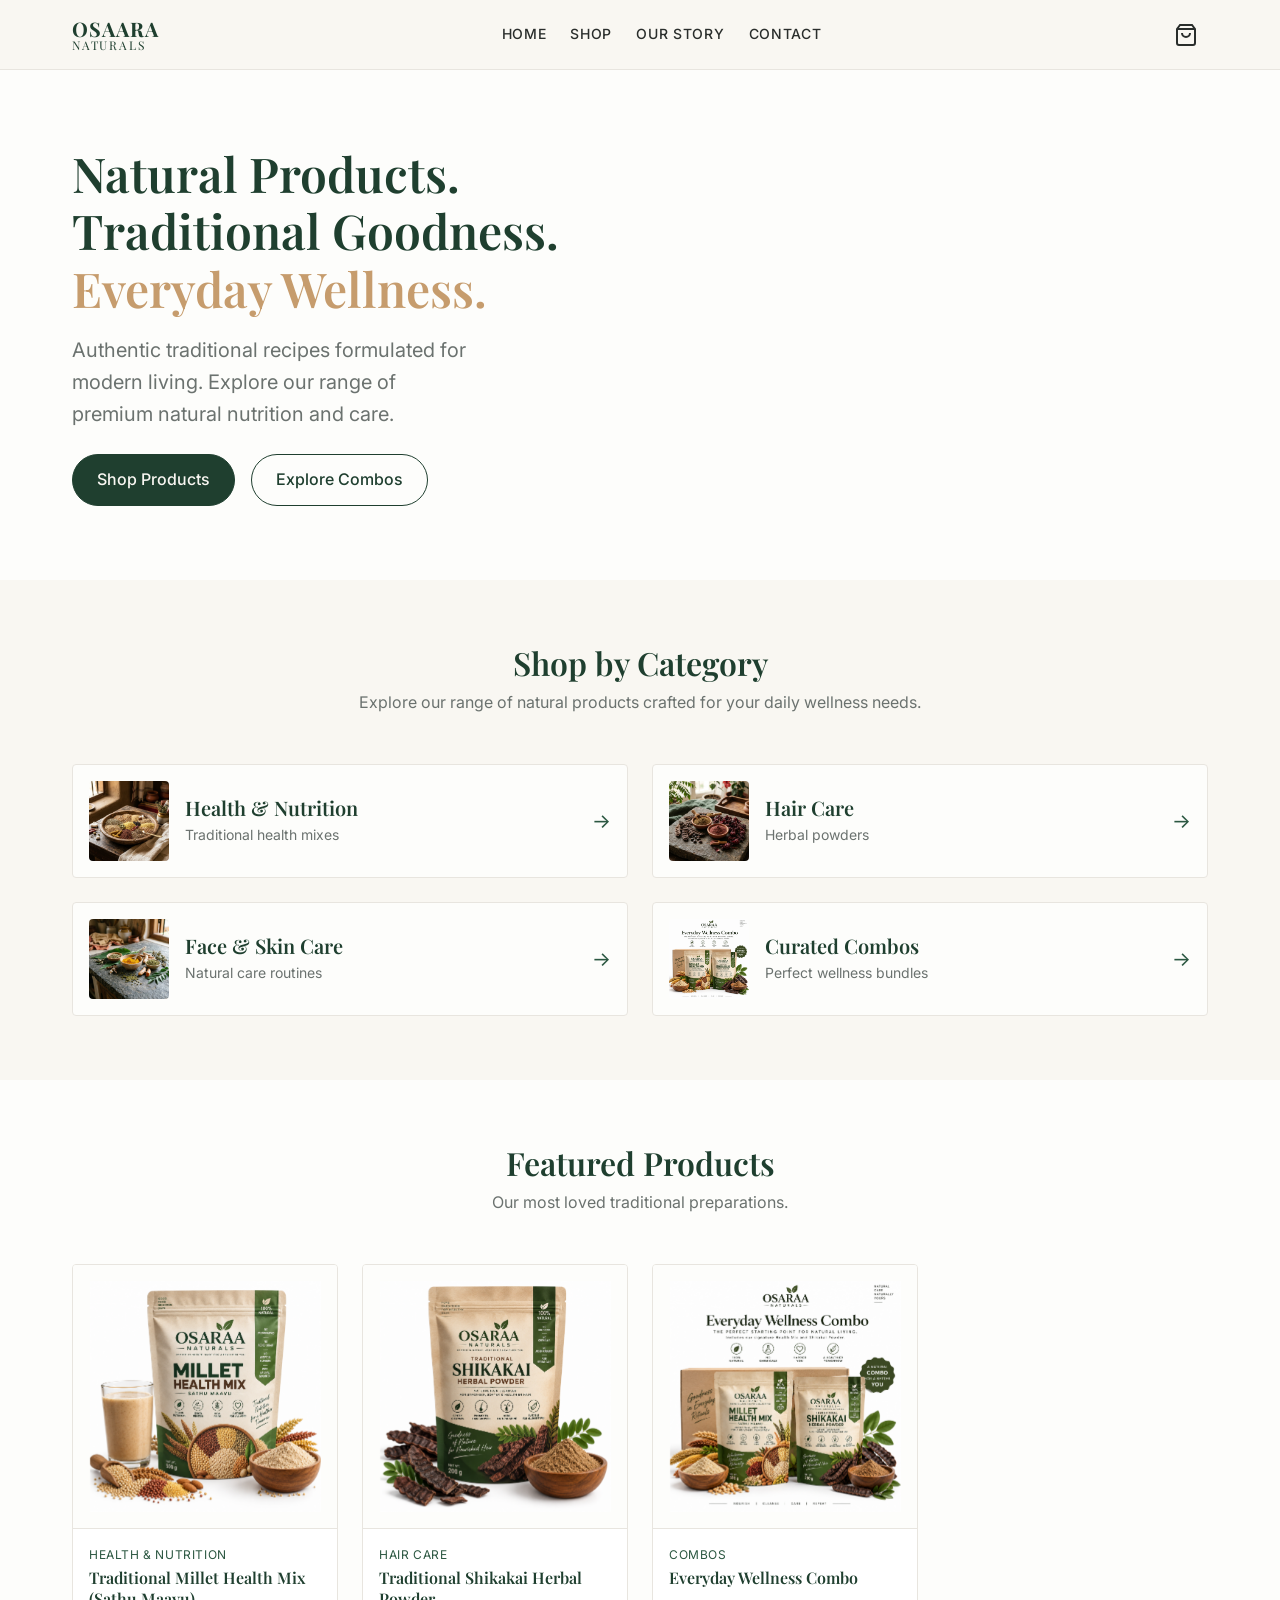
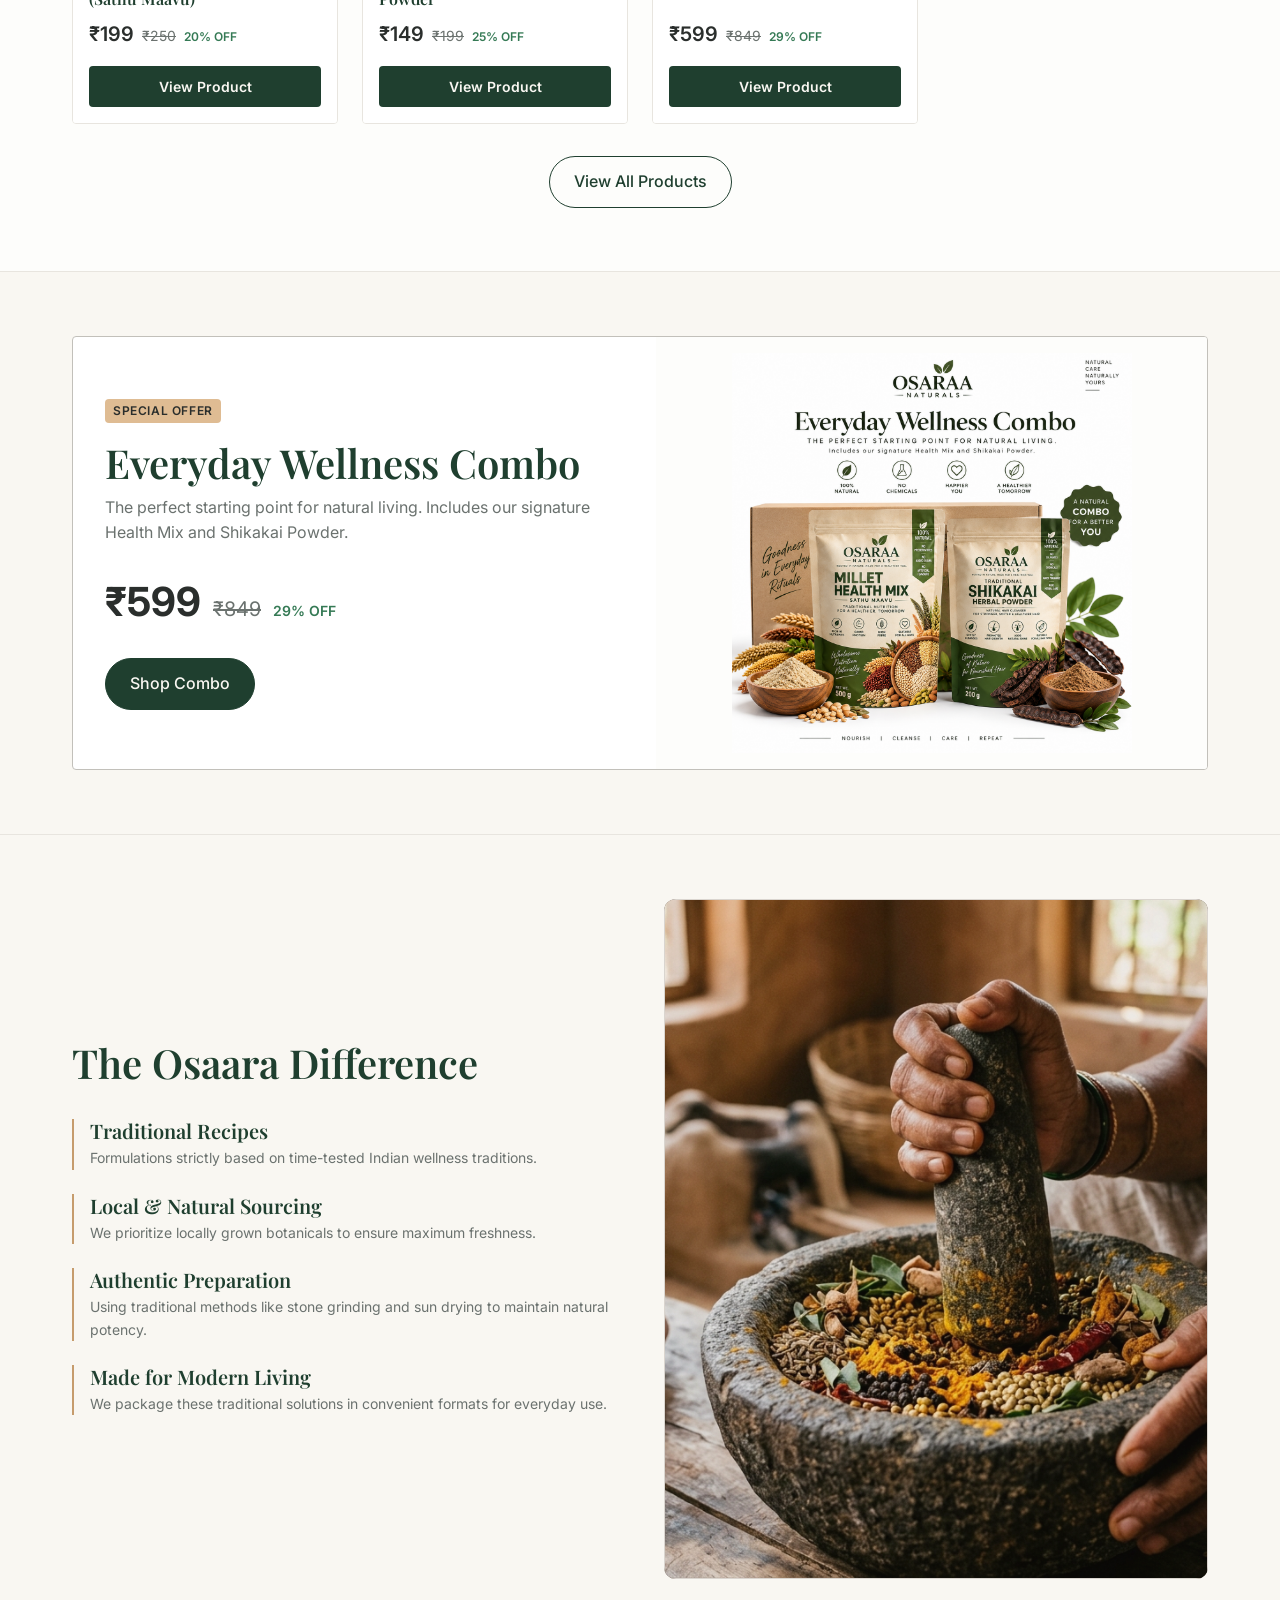
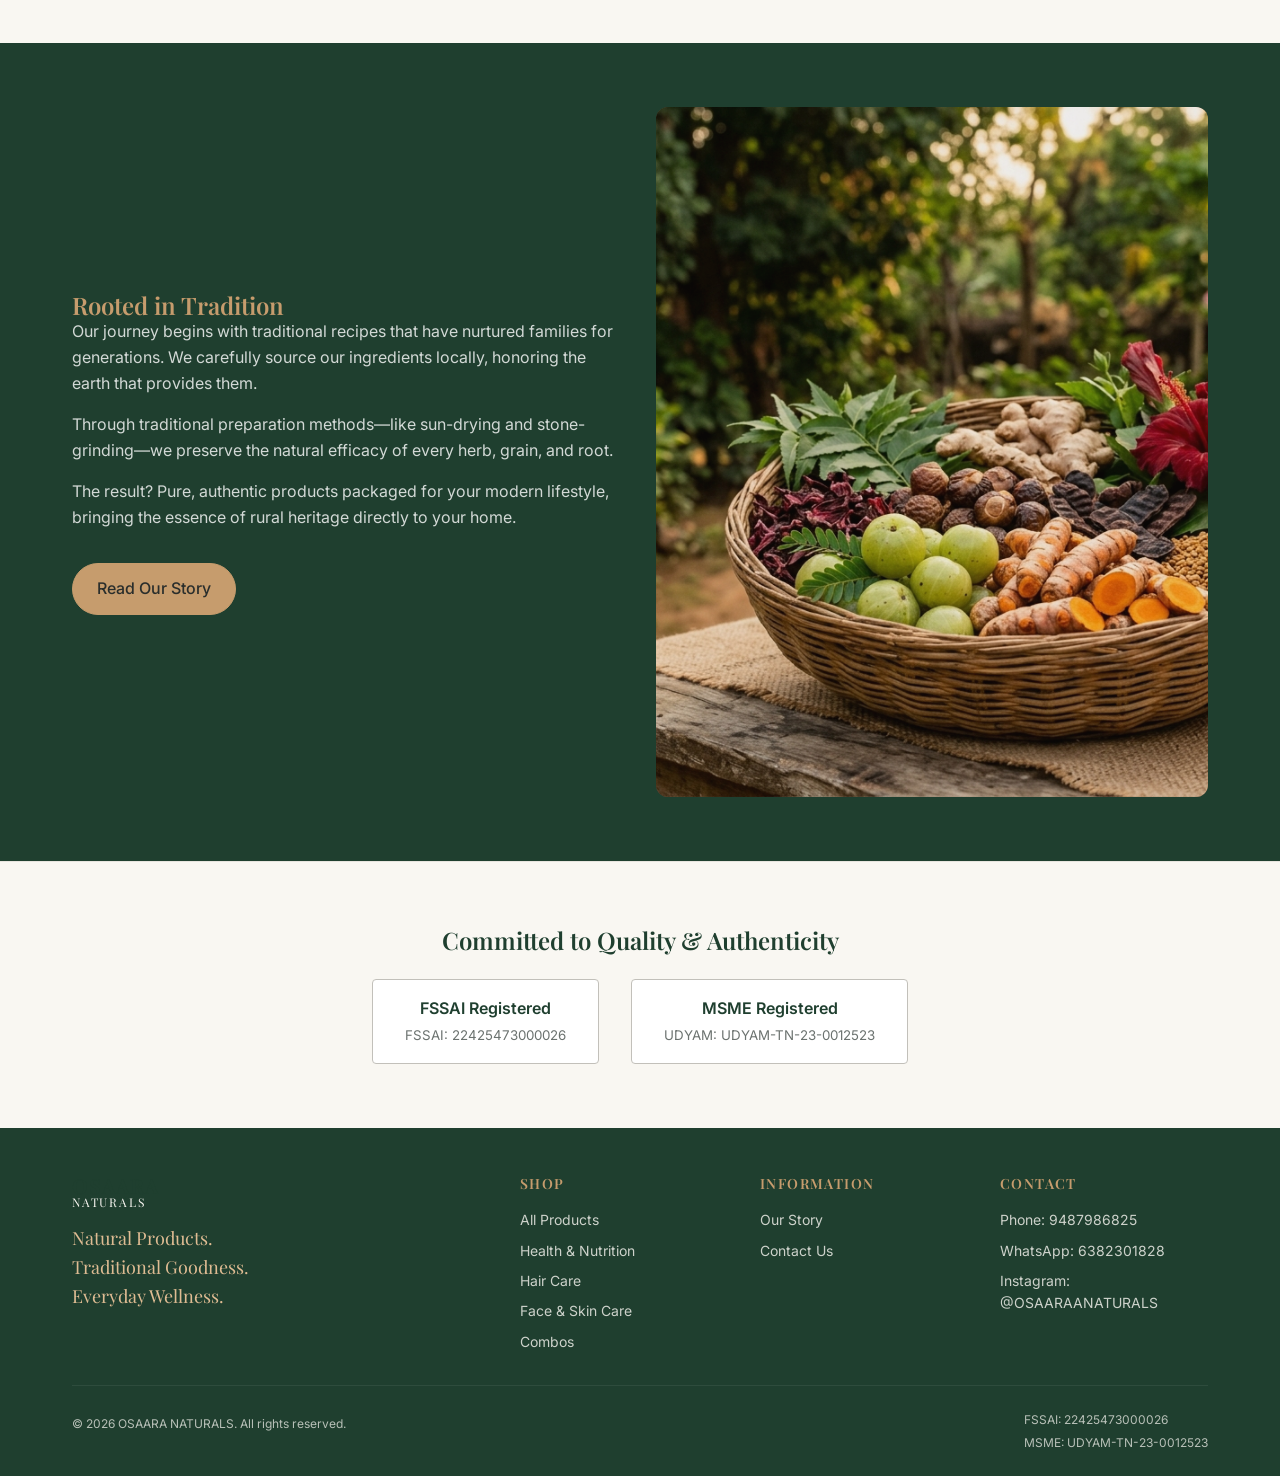
==== index.html @ 69b11188 "first commit" ====
<!DOCTYPE html>
<html lang="en">

<head>
  <meta charset="UTF-8">
  <meta name="viewport" content="width=device-width, initial-scale=1.0">
  <title>OSAARA NATURALS | Natural Products. Traditional Goodness.</title>
  <meta name="description"
    content="Discover OSAARA NATURALS. Traditional natural products inspired by generations of knowledge, locally sourced ingredients, and time-tested preparation methods.">

  <!-- Fonts -->
  <link rel="preconnect" href="https://fonts.googleapis.com">
  <link rel="preconnect" href="https://fonts.gstatic.com" crossorigin>
  <link
    href="https://fonts.googleapis.com/css2?family=Inter:wght@400;500;600&family=Playfair+Display:ital,wght@0,500;0,600;0,700;1,500&display=swap"
    rel="stylesheet">

  <!-- Styles -->
  <link rel="stylesheet" href="css/variables.css">
  <link rel="stylesheet" href="css/base.css">
  <link rel="stylesheet" href="css/components.css">
  <link rel="stylesheet" href="css/layout.css">
  <link rel="stylesheet" href="css/animations.css">

  <style>
    /* Homepage Specific Styles */
    .hero {
      position: relative;
      background-color: var(--color-bg-ivory);
      overflow: hidden;
      padding: var(--space-12) 0;
      border-bottom: 1px solid var(--color-border);
    }

    .hero-container {
      display: grid;
      grid-template-columns: 1fr;
      gap: var(--space-8);
      align-items: center;
    }

    @media (min-width: 768px) {
      .hero {
        padding: var(--space-24) 0;
      }

      .hero-container {
        grid-template-columns: 1fr 1fr;
      }
    }

    .hero-content h1 {
      font-size: var(--text-3xl);
      margin-bottom: var(--space-4);
    }

    @media (min-width: 1024px) {
      .hero-content h1 {
        font-size: var(--text-4xl);
      }
    }

    .hero-content p {
      font-size: var(--text-lg);
      color: var(--color-text-muted);
      margin-bottom: var(--space-8);
      max-width: 500px;
    }

    .hero-actions {
      display: flex;
      flex-direction: column;
      gap: var(--space-4);
    }

    @media (min-width: 480px) {
      .hero-actions {
        flex-direction: row;
      }
    }

    .hero-image {
      position: relative;
      border-radius: var(--radius-lg);
      overflow: hidden;
      aspect-ratio: 4/5;
      background-color: var(--color-earth-brown);
    }

    .hero-image img {
      width: 100%;
      height: 100%;
      object-fit: cover;
      opacity: 0.9;
    }

    /* Section Headers */
    .section-header {
      text-align: center;
      margin-bottom: var(--space-12);
    }

    .section-header h2 {
      font-size: var(--text-2xl);
      margin-bottom: var(--space-2);
    }

    .section-header p {
      color: var(--color-text-muted);
      max-width: 600px;
      margin: 0 auto;
    }

    /* Categories */
    .category-grid {
      display: grid;
      grid-template-columns: 1fr;
      gap: var(--space-6);
    }

    @media (min-width: 768px) {
      .category-grid {
        grid-template-columns: repeat(2, 1fr);
      }
    }

    .category-card {
      background: var(--color-bg-ivory);
      border: 1px solid var(--color-border);
      border-radius: var(--radius-sm);
      display: flex;
      align-items: center;
      padding: var(--space-4);
      text-decoration: none;
      color: var(--color-text-main);
      transition: transform var(--transition-normal), box-shadow var(--transition-normal);
    }

    .category-card:hover {
      transform: translateY(-2px);
      box-shadow: var(--shadow-sm);
      border-color: var(--color-primary-dark);
    }

    .category-card img {
      width: 80px;
      height: 80px;
      object-fit: cover;
      border-radius: var(--radius-sm);
      margin-right: var(--space-4);
    }

    .category-card-content {
      flex-grow: 1;
    }

    .category-card h3 {
      color: var(--color-primary-dark);
      font-size: var(--text-lg);
      margin-bottom: var(--space-1);
    }

    .category-card p {
      margin-bottom: 0;
      font-size: var(--text-sm);
      color: var(--color-text-muted);
    }

    .category-card .arrow {
      color: var(--color-primary);
      font-size: 1.25rem;
    }

    /* Product Grid */
    .product-grid {
      display: grid;
      grid-template-columns: repeat(2, 1fr);
      /* 2 columns on mobile */
      gap: var(--space-4);
    }

    @media (min-width: 768px) {
      .product-grid {
        grid-template-columns: repeat(3, 1fr);
        gap: var(--space-6);
      }
    }

    @media (min-width: 1024px) {
      .product-grid {
        grid-template-columns: repeat(4, 1fr);
      }
    }

    /* Why Osaara */
    .features-grid {
      display: grid;
      grid-template-columns: 1fr;
      gap: var(--space-8);
    }

    @media (min-width: 768px) {
      .features-grid {
        grid-template-columns: repeat(2, 1fr);
      }
    }

    @media (min-width: 1024px) {
      .features-grid {
        grid-template-columns: repeat(4, 1fr);
      }
    }

    .feature-card {
      text-align: center;
      padding: var(--space-6);
      background: var(--color-bg-ivory);
      border-radius: var(--radius-md);
      border: 1px solid var(--color-border);
    }

    .feature-icon {
      font-size: 2rem;
      color: var(--color-primary);
      margin-bottom: var(--space-4);
    }

    .feature-card h3 {
      font-size: var(--text-md);
      margin-bottom: var(--space-2);
    }

    .feature-card p {
      font-size: var(--text-sm);
      color: var(--color-text-muted);
      margin-bottom: 0;
    }

    /* Story Section */
    .story-section {
      background-color: var(--color-primary-dark);
      color: var(--color-text-light);
    }

    .story-section h2 {
      color: var(--color-accent-gold);
    }

    .story-section p {
      color: rgba(255, 255, 255, 0.8);
    }

    .trust-section {
      background-color: var(--color-bg-light);
      text-align: center;
      border-top: 1px solid var(--color-border);
    }

    .trust-logos {
      display: flex;
      justify-content: center;
      gap: var(--space-8);
      flex-wrap: wrap;
      margin-top: var(--space-6);
    }

    .trust-logo-box {
      border: 1px solid var(--color-border-dark);
      padding: var(--space-4) var(--space-8);
      border-radius: var(--radius-sm);
      background: white;
    }

    .trust-logo-box span {
      display: block;
      font-weight: 600;
      color: var(--color-primary-dark);
    }

    .trust-logo-box small {
      color: var(--color-text-muted);
    }

    .brand-name {
      font-family: var(--font-heading);
      font-size: 1.5rem;
      font-weight: 700;
      color: var(--color-primary-dark);
      letter-spacing: 0.05em;
    }
  </style>
</head>

<body>

  <!-- Header -->
  <header class="site-header">
    <div class="container navbar">
      <button class="mobile-menu-toggle" aria-label="Open Menu">
        <!-- SVG Hamburger -->
        <svg width="24" height="24" viewBox="0 0 24 24" fill="none" stroke="currentColor" stroke-width="2">
          <path d="M3 12h18M3 6h18M3 18h18" />
        </svg>
      </button>

      <a href="index.html" class="brand-logo">
        <span class="brand-name">OSAARA</span>
        <span class="brand-sub">NATURALS</span>
      </a>

      <nav class="nav-links">
        <a href="index.html" class="nav-link">Home</a>
        <a href="shop.html" class="nav-link">Shop</a>
        <a href="about.html" class="nav-link">Our Story</a>
        <a href="contact.html" class="nav-link">Contact</a>
      </nav>

      <div class="nav-actions">
        <a href="cart.html" class="cart-toggle" aria-label="View Cart">
          <svg width="24" height="24" viewBox="0 0 24 24" fill="none" stroke="currentColor" stroke-width="2">
            <path d="M6 2L3 6v14a2 2 0 0 0 2 2h14a2 2 0 0 0 2-2V6l-3-4z" />
            <line x1="3" y1="6" x2="21" y2="6" />
            <path d="M16 10a4 4 0 0 1-8 0" />
          </svg>
          <span class="cart-count" style="display:none;">0</span>
        </a>
      </div>
    </div>
  </header>

  <!-- Mobile Menu -->
  <div class="mobile-menu">
    <div class="mobile-menu-header">
      <div class="brand-logo">
        <span class="brand-name">OSAARA</span>
        <span class="brand-sub">NATURALS</span>
      </div>
      <button class="mobile-menu-close btn" aria-label="Close Menu">
        <svg width="24" height="24" viewBox="0 0 24 24" fill="none" stroke="currentColor" stroke-width="2">
          <path d="M18 6L6 18M6 6l12 12" />
        </svg>
      </button>
    </div>
    <nav class="mobile-nav-links">
      <a href="index.html" class="mobile-nav-link">Home</a>
      <a href="shop.html" class="mobile-nav-link">Shop All</a>
      <a href="shop.html?category=Health & Nutrition" class="mobile-nav-link">Health & Nutrition</a>
      <a href="shop.html?category=Hair Care" class="mobile-nav-link">Hair Care</a>
      <a href="shop.html?category=Face & Skin Care" class="mobile-nav-link">Face & Skin Care</a>
      <a href="about.html" class="mobile-nav-link">Our Story</a>
      <a href="contact.html" class="mobile-nav-link">Contact Us</a>
    </nav>
  </div>

  <main>
    <!-- Commerce Hero Section -->
    <section class="hero-section"
      style="padding-top: var(--space-12); padding-bottom: var(--space-12); background-color: var(--color-bg-ivory);">
      <div class="container hero-container" style="align-items: center;">
        <div class="hero-content">
          <h1 class="hero-enter hero-enter-d1"
            style="font-family: var(--font-heading); font-size: var(--text-4xl); margin-bottom: var(--space-4); color: var(--color-primary-dark);">
            Natural Products.<br>Traditional Goodness.<br><span style="color: var(--color-accent-gold);">Everyday
              Wellness.</span></h1>
          <p class="text-muted hero-enter hero-enter-d2" style="margin-bottom: var(--space-6); font-size: var(--text-lg); max-width: 400px;">
            Authentic traditional recipes formulated for modern living. Explore our range of premium natural nutrition
            and care.</p>
          <div class="hero-enter hero-enter-d3" style="display: flex; gap: var(--space-4);">
            <a href="shop.html" class="btn btn-primary">Shop Products</a>
            <a href="shop.html?category=Combos" class="btn btn-secondary">Explore Combos</a>
          </div>
        </div>
        <div class="hero-image hero-enter-image hero-float"
          style="background: none; aspect-ratio: 4/3; display: flex; align-items: center; justify-content: center;">
          <img src="/assets/hero/hero.png" alt="Osaara Naturals Product Range"
            style="width: 100%; height: 100%; object-fit: contain; border-radius: var(--radius-sm); border: 1px solid var(--color-border);">
        </div>
      </div>
    </section>

    <!-- Categories Section -->
    <section class="section-padding">
      <div class="container">
        <div class="section-header reveal-up">
          <h2>Shop by Category</h2>
          <p>Explore our range of natural products crafted for your daily wellness needs.</p>
        </div>

        <div class="category-grid reveal-stagger">
          <a href="shop.html?category=Health & Nutrition" class="category-card">
            <img src="/assets/categories/health-nutrition.jpg" alt="Health & Nutrition">
            <div class="category-card-content">
              <h3>Health & Nutrition</h3>
              <p>Traditional health mixes</p>
            </div>
            <span class="arrow">→</span>
          </a>
          <a href="shop.html?category=Hair Care" class="category-card">
            <img src="/assets/categories/hair-care.jpg" alt="Hair Care">
            <div class="category-card-content">
              <h3>Hair Care</h3>
              <p>Herbal powders</p>
            </div>
            <span class="arrow">→</span>
          </a>
          <a href="shop.html?category=Face & Skin Care" class="category-card">
            <img src="/assets/categories/face-care.jpg" alt="Face Care">
            <div class="category-card-content">
              <h3>Face & Skin Care</h3>
              <p>Natural care routines</p>
            </div>
            <span class="arrow">→</span>
          </a>
          <a href="shop.html?category=Combos" class="category-card">
            <img src="/assets/categories/combos.png" alt="Curated Combos">
            <div class="category-card-content">
              <h3>Curated Combos</h3>
              <p>Perfect wellness bundles</p>
            </div>
            <span class="arrow">→</span>
          </a>
        </div>
      </div>
    </section>

    <!-- Featured Products Section -->
    <section class="section-padding" style="background-color: var(--color-bg-ivory);">
      <div class="container">
        <div class="section-header reveal-up">
          <h2>Featured Products</h2>
          <p>Our most loved traditional preparations.</p>
        </div>

        <div class="product-grid" id="featured-products-container">
          <!-- Populated by JS -->
          <p class="text-center text-muted" style="grid-column: 1/-1;">Loading products...</p>
        </div>

        <div class="text-center" style="margin-top: var(--space-8);">
          <a href="shop.html" class="btn btn-secondary">View All Products</a>
        </div>
      </div>
    </section>
    <!-- Current Offers / Combos -->

    <section class="section-padding"
      style="background-color: var(--color-bg-light); border-top: 1px solid var(--color-border); border-bottom: 1px solid var(--color-border);">
      <div class="container">
        <div class="hero-container"
          style="align-items: center; background: white; border-radius: var(--radius-sm); border: 1px solid var(--color-border-dark); overflow: hidden; padding: 0;">
          <div style="flex: 1; padding: var(--space-8);">
            <span class="badge badge-accent" style="margin-bottom: var(--space-4);">Special Offer</span>
            <h2
              style="font-family: var(--font-heading); font-size: var(--text-3xl); margin-bottom: var(--space-2); color: var(--color-primary-dark);">
              Everyday Wellness Combo</h2>
            <p class="text-muted" style="margin-bottom: var(--space-6);">The perfect starting point for natural living.
              Includes our signature Health Mix and Shikakai Powder.</p>
            <div style="display: flex; align-items: baseline; gap: var(--space-3); margin-bottom: var(--space-6);">
              <span style="font-size: var(--text-3xl); font-weight: 700;">₹599</span>
              <span
                style="text-decoration: line-through; color: var(--color-text-muted); font-size: var(--text-lg);">₹849</span>
              <span style="color: var(--color-success); font-weight: 600; font-size: var(--text-sm);">29% OFF</span>
            </div>
            <a href="product.html?id=everyday-wellness-combo" class="btn btn-primary">Shop Combo</a>
          </div>
          <div
            style="flex: 1; background: var(--color-bg-ivory); height: 100%; display: flex; align-items: center; justify-content: center; padding: var(--space-4);">
            <img src="assets/categories/combos.png" alt="Everyday Wellness Combo" class="combo-product-img"
              style="width: 100%; max-width: 400px; object-fit: contain;">
          </div>
        </div>
      </div>
    </section>

    <!-- Why Osaara (Editorial) -->
    <section class="section-padding">
      <div class="container">
        <div class="hero-container" style="align-items: center; gap: var(--space-12);">
          <div style="flex: 1;" class="reveal-left">
            <h2
              style="font-family: var(--font-heading); font-size: var(--text-3xl); margin-bottom: var(--space-8); color: var(--color-primary-dark);">
              The Osaara Difference</h2>

            <div
              style="margin-bottom: var(--space-6); border-left: 2px solid var(--color-accent-gold); padding-left: var(--space-4);">
              <h3 style="font-size: var(--text-lg); margin-bottom: var(--space-1);">Traditional Recipes</h3>
              <p class="text-muted" style="font-size: var(--text-sm);">Formulations strictly based on time-tested Indian
                wellness traditions.</p>
            </div>

            <div
              style="margin-bottom: var(--space-6); border-left: 2px solid var(--color-accent-gold); padding-left: var(--space-4);">
              <h3 style="font-size: var(--text-lg); margin-bottom: var(--space-1);">Local & Natural Sourcing</h3>
              <p class="text-muted" style="font-size: var(--text-sm);">We prioritize locally grown botanicals to ensure
                maximum freshness.</p>
            </div>

            <div
              style="margin-bottom: var(--space-6); border-left: 2px solid var(--color-accent-gold); padding-left: var(--space-4);">
              <h3 style="font-size: var(--text-lg); margin-bottom: var(--space-1);">Authentic Preparation</h3>
              <p class="text-muted" style="font-size: var(--text-sm);">Using traditional methods like stone grinding and
                sun drying to maintain natural potency.</p>
            </div>

            <div
              style="margin-bottom: var(--space-6); border-left: 2px solid var(--color-accent-gold); padding-left: var(--space-4);">
              <h3 style="font-size: var(--text-lg); margin-bottom: var(--space-1);">Made for Modern Living</h3>
              <p class="text-muted" style="font-size: var(--text-sm);">We package these traditional solutions in
                convenient formats for everyday use.</p>
            </div>
          </div>
          <div class="hero-image reveal-right" style="flex: 1;">
            <img src="/assets/story/traditional-preparation.jpg" alt="Traditional Preparation"
              style="width: 100%; border-radius: var(--radius-sm); border: 1px solid var(--color-border); aspect-ratio: 4/5; object-fit: cover;">
          </div>
        </div>
      </div>
    </section>

    <!-- Story Section -->
    <section class="section-padding story-section">
      <div class="container">
        <div class="hero-container">
          <div class="reveal-left">
            <h2>Rooted in Tradition</h2>
            <p>Our journey begins with traditional recipes that have nurtured families for generations. We carefully
              source our ingredients locally, honoring the earth that provides them.</p>
            <p>Through traditional preparation methods—like sun-drying and stone-grinding—we preserve the natural
              efficacy of every herb, grain, and root.</p>
            <p>The result? Pure, authentic products packaged for your modern lifestyle, bringing the essence of rural
              heritage directly to your home.</p>
            <a href="about.html" class="btn btn-accent" style="margin-top: var(--space-4);">Read Our Story</a>
          </div>
          <div class="hero-image reveal-right">
            <img src="/assets/story/locally-sourced.jpg" alt="Generational Heritage"
              style="width: 100%; height: 100%; object-fit: cover;">
          </div>
        </div>
      </div>
    </section>

    <!-- Trust Section -->
    <section class="section-padding trust-section">
      <div class="container">
        <h2>Committed to Quality & Authenticity</h2>
        <div class="trust-logos">
          <div class="trust-logo-box">
            <span>FSSAI Registered</span>
            <small id="fssai-number">Loading...</small>
          </div>
          <div class="trust-logo-box">
            <span>MSME Registered</span>
            <small id="msme-number">Loading...</small>
          </div>
        </div>
      </div>
    </section>
  </main>

  <!-- Footer -->
  <footer class="site-footer">
    <div class="container">
      <div class="footer-grid">
        <div class="footer-brand">
          <div class="brand-logo">
            <span class="brand-name">OSAARA</span>
            <span class="brand-sub">NATURALS</span>
          </div>
          <p class="footer-tagline">Natural Products.<br>Traditional Goodness.<br>Everyday Wellness.</p>
        </div>

        <div class="footer-col">
          <h3>Shop</h3>
          <div class="footer-links">
            <a href="shop.html" class="footer-link">All Products</a>
            <a href="shop.html?category=Health & Nutrition" class="footer-link">Health & Nutrition</a>
            <a href="shop.html?category=Hair Care" class="footer-link">Hair Care</a>
            <a href="shop.html?category=Face & Skin Care" class="footer-link">Face & Skin Care</a>
            <a href="shop.html?category=Combos" class="footer-link">Combos</a>
          </div>
        </div>

        <div class="footer-col">
          <h3>Information</h3>
          <div class="footer-links">
            <a href="about.html" class="footer-link">Our Story</a>
            <a href="contact.html" class="footer-link">Contact Us</a>
          </div>
        </div>

        <div class="footer-col">
          <h3>Contact</h3>
          <div class="footer-links">
            <span class="footer-link" id="footer-phone">Loading...</span>
            <a href="#" class="footer-link" id="footer-whatsapp">Loading...</a>
            <a href="#" class="footer-link" id="footer-instagram">Loading...</a>
          </div>
        </div>
      </div>

      <div class="footer-bottom">
        <p>&copy; <span id="current-year"></span> OSAARA NATURALS. All rights reserved.</p>
        <div class="trust-badges">
          <span id="footer-fssai"></span>
          <span id="footer-msme"></span>
        </div>
      </div>
    </div>
  </footer>

  <!-- Scripts -->
  <script src="js/app.js"></script>
  <script src="js/products.js"></script>
  <script src="js/index.js"></script>
  <script src="js/animations.js"></script>
</body>

</html>
---- css/variables.css ----
:root {
  /* Colors */
  --color-primary-dark: #1F3F2F; /* Deep forest green */
  --color-primary: #2B5741; /* Dark botanical green */
  --color-accent-gold: #C69C6D; /* Muted turmeric/golden yellow */
  --color-accent-light: #DFBC93; /* Lighter gold for hover/accents */
  
  --color-bg-light: #F9F7F2; /* Warm cream */
  --color-bg-ivory: #FDFDFB; /* Soft ivory */
  --color-bg-dark: #2B2A29; /* Charcoal */
  --color-earth-brown: #5D4A3D; /* Earth brown */
  
  --color-text-main: #2A2E2C; /* Dark text for readability */
  --color-text-muted: #6B726F;
  --color-text-light: #F9F7F2;
  
  --color-border: #E8E5DF;
  --color-border-dark: #C2C0BA;
  
  --color-success: #357A55;
  --color-error: #B74B4B;

  /* Typography */
  --font-heading: 'Playfair Display', serif; /* Heritage, premium */
  --font-body: 'Inter', sans-serif; /* Clean, modern, readable */
  
  /* Font Sizes */
  --text-xs: 0.75rem;   /* 12px */
  --text-sm: 0.875rem;  /* 14px */
  --text-base: 1rem;    /* 16px */
  --text-md: 1.125rem;  /* 18px */
  --text-lg: 1.25rem;   /* 20px */
  --text-xl: 1.5rem;    /* 24px */
  --text-2xl: 2rem;     /* 32px */
  --text-3xl: 2.5rem;   /* 40px */
  --text-4xl: 3rem;     /* 48px */

  /* Spacing */
  --space-1: 0.25rem;   /* 4px */
  --space-2: 0.5rem;    /* 8px */
  --space-3: 0.75rem;   /* 12px */
  --space-4: 1rem;      /* 16px */
  --space-6: 1.5rem;    /* 24px */
  --space-8: 2rem;      /* 32px */
  --space-12: 3rem;     /* 48px */
  --space-16: 4rem;     /* 64px */
  --space-24: 6rem;     /* 96px */

  /* Borders & Radius */
  --radius-sm: 4px;
  --radius-md: 8px;
  --radius-lg: 12px;
  --radius-pill: 9999px;

  /* Shadows (Subtle, premium) */
  --shadow-sm: 0 1px 2px rgba(0, 0, 0, 0.05);
  --shadow-md: 0 4px 12px rgba(0, 0, 0, 0.05);
  --shadow-lg: 0 10px 24px rgba(43, 87, 65, 0.08); /* Slight green tint */

  /* Transitions */
  --transition-fast: 150ms ease;
  --transition-normal: 250ms ease;

  /* Layout Containers */
  --container-max-width: 1200px;
  --header-height: 70px;
}
---- css/base.css ----
/* Base Reset */
*, *::before, *::after {
  box-sizing: border-box;
  margin: 0;
  padding: 0;
}

html {
  font-size: 16px;
  scroll-behavior: smooth;
}

body {
  font-family: var(--font-body);
  color: var(--color-text-main);
  background-color: var(--color-bg-light);
  line-height: 1.6;
  -webkit-font-smoothing: antialiased;
  -moz-osx-font-smoothing: grayscale;
}

/* Typography elements */
h1, h2, h3, h4, h5, h6 {
  font-family: var(--font-heading);
  color: var(--color-primary-dark);
  font-weight: 600;
  line-height: 1.2;
}

p {
  margin-bottom: var(--space-4);
}

a {
  color: inherit;
  text-decoration: none;
  transition: color var(--transition-fast);
}

a:hover {
  color: var(--color-primary);
}

img, picture, video, canvas, svg {
  display: block;
  max-width: 100%;
  height: auto;
}

ul, ol {
  list-style: none;
}

button, input, select, textarea {
  font-family: inherit;
  color: inherit;
}

button {
  background: none;
  border: none;
  cursor: pointer;
}

/* Utility Classes */
.container {
  width: 100%;
  max-width: var(--container-max-width);
  margin: 0 auto;
  padding: 0 var(--space-4);
}

@media (min-width: 768px) {
  .container {
    padding: 0 var(--space-8);
  }
}

.sr-only {
  position: absolute;
  width: 1px;
  height: 1px;
  padding: 0;
  margin: -1px;
  overflow: hidden;
  clip: rect(0, 0, 0, 0);
  white-space: nowrap;
  border-width: 0;
}

.text-center { text-align: center; }
.text-primary { color: var(--color-primary); }
.text-gold { color: var(--color-accent-gold); }
.text-muted { color: var(--color-text-muted); }

.section-padding {
  padding: var(--space-12) 0;
}

@media (min-width: 768px) {
  .section-padding {
    padding: var(--space-16) 0;
  }
}
---- css/components.css ----
/* Buttons */
.btn {
  display: inline-flex;
  align-items: center;
  justify-content: center;
  padding: var(--space-3) var(--space-6);
  font-family: var(--font-body);
  font-weight: 500;
  font-size: var(--text-base);
  border-radius: var(--radius-pill);
  transition: all var(--transition-normal);
  text-align: center;
  white-space: nowrap;
}

.btn-primary {
  background-color: var(--color-primary-dark);
  color: var(--color-text-light);
  border: 1px solid var(--color-primary-dark);
}

.btn-primary:hover {
  background-color: var(--color-primary);
  border-color: var(--color-primary);
  color: var(--color-text-light);
}

.btn-secondary {
  background-color: transparent;
  color: var(--color-primary-dark);
  border: 1px solid var(--color-primary-dark);
}

.btn-secondary:hover {
  background-color: var(--color-bg-ivory);
}

.btn-accent {
  background-color: var(--color-accent-gold);
  color: var(--color-text-main);
  border: 1px solid var(--color-accent-gold);
}

.btn-accent:hover {
  background-color: var(--color-accent-light);
  border-color: var(--color-accent-light);
}

.btn-block {
  width: 100%;
}

.btn-sm {
  padding: var(--space-2) var(--space-4);
  font-size: var(--text-sm);
}

/* Cards */
.card {
  background-color: var(--color-bg-ivory);
  border-radius: var(--radius-md);
  border: 1px solid var(--color-border);
  overflow: hidden;
  transition: transform var(--transition-normal), box-shadow var(--transition-normal);
}

.card:hover {
  transform: translateY(-2px);
  box-shadow: var(--shadow-md);
}

/* Badges */
.badge {
  display: inline-block;
  padding: 0.125rem var(--space-2);
  font-size: var(--text-xs);
  text-transform: uppercase;
  letter-spacing: 0.05em;
  border-radius: var(--radius-sm);
  font-weight: 600;
}

.badge-primary {
  background-color: var(--color-primary);
  color: var(--color-text-light);
}

.badge-accent {
  background-color: var(--color-accent-light);
  color: var(--color-text-main);
}
/* Product Card */
.product-card {
  display: flex;
  flex-direction: column;
  height: 100%;
  text-decoration: none;
  color: inherit;
  background-color: var(--color-bg-ivory);
  border-radius: var(--radius-sm);
  border: 1px solid var(--color-border);
  overflow: hidden;
  transition: transform var(--transition-normal), box-shadow var(--transition-normal);
}

.product-card:hover {
  transform: translateY(-4px);
  box-shadow: var(--shadow-md);
}

.product-card .image-wrapper {
  position: relative;
  aspect-ratio: 1;
  background-color: var(--color-bg-ivory);
  overflow: hidden;
  padding: var(--space-4);
  border-bottom: 1px solid var(--color-border);
}

.product-card img {
  width: 100%;
  height: 100%;
  object-fit: contain;
  transition: transform var(--transition-normal);
}

.product-card:hover img {
  transform: scale(1.05);
}

.product-card .content {
  padding: var(--space-4);
  display: flex;
  flex-direction: column;
  flex-grow: 1;
  background-color: #fff;
}

.product-card .category {
  font-size: var(--text-xs);
  color: var(--color-primary);
  text-transform: uppercase;
  letter-spacing: 0.05em;
  margin-bottom: var(--space-1);
}

.product-card .title {
  font-family: var(--font-heading);
  font-size: var(--text-base);
  font-weight: 600;
  margin-bottom: var(--space-2);
  line-height: 1.3;
}

.product-card .price-row {
  display: flex;
  align-items: baseline;
  gap: var(--space-2);
  margin-top: auto;
  margin-bottom: var(--space-4);
}

.product-card .price {
  font-weight: 600;
  font-size: var(--text-lg);
}

.product-card .mrp {
  text-decoration: line-through;
  color: var(--color-text-muted);
  font-size: var(--text-sm);
}

.product-card .discount {
  color: var(--color-success);
  font-size: var(--text-xs);
  font-weight: 600;
}

.product-card .add-to-cart-btn {
  width: 100%;
  padding: var(--space-3) 0;
  text-align: center;
  background-color: var(--color-primary-dark);
  color: var(--color-text-light);
  font-size: var(--text-sm);
  font-weight: 600;
  border-radius: var(--radius-sm);
  transition: background-color var(--transition-normal);
  border: none;
  cursor: pointer;
}

.product-card .add-to-cart-btn:hover {
  background-color: var(--color-primary);
}
---- css/layout.css ----
/* Header / Navbar */
.site-header {
  position: sticky;
  top: 0;
  z-index: 100;
  background-color: var(--color-bg-light);
  border-bottom: 1px solid var(--color-border);
  height: var(--header-height);
  display: flex;
  align-items: center;
}

.navbar {
  display: flex;
  justify-content: space-between;
  align-items: center;
  width: 100%;
}

.brand-logo {
  font-family: var(--font-heading);
  display: flex;
  flex-direction: column;
  line-height: 1;
  text-transform: uppercase;
  letter-spacing: 0.05em;
  color: var(--color-primary-dark);
}

.brand-logo .brand-name {
  font-size: var(--text-lg);
  font-weight: 700;
}

.brand-logo .brand-sub {
  font-size: var(--text-xs);
  font-weight: 400;
  letter-spacing: 0.15em;
}

.nav-links {
  display: none; /* Mobile first, hidden by default */
}

@media (min-width: 1024px) {
  .nav-links {
    display: flex;
    gap: var(--space-6);
    align-items: center;
  }
  
  .nav-link {
    font-weight: 500;
    color: var(--color-text-main);
    font-size: var(--text-sm);
    text-transform: uppercase;
    letter-spacing: 0.05em;
  }
  
  .nav-link:hover {
    color: var(--color-primary);
  }
}

.nav-actions {
  display: flex;
  align-items: center;
  gap: var(--space-4);
}

.cart-toggle {
  position: relative;
  display: flex;
  align-items: center;
  justify-content: center;
  width: 44px;
  height: 44px;
}

.cart-count {
  position: absolute;
  top: 4px;
  right: 4px;
  background-color: var(--color-accent-gold);
  color: var(--color-text-main);
  font-size: 0.65rem;
  font-weight: 700;
  width: 18px;
  height: 18px;
  border-radius: 50%;
  display: flex;
  align-items: center;
  justify-content: center;
}

.mobile-menu-toggle {
  display: flex;
  align-items: center;
  justify-content: center;
  width: 44px;
  height: 44px;
}

@media (min-width: 1024px) {
  .mobile-menu-toggle {
    display: none;
  }
}

/* Mobile Menu Overlay */
.mobile-menu {
  position: fixed;
  top: 0;
  left: 0;
  width: 100%;
  height: 100vh;
  background-color: var(--color-bg-light);
  z-index: 200;
  transform: translateX(-100%);
  transition: transform var(--transition-normal);
  padding: var(--space-6) var(--space-4);
  display: flex;
  flex-direction: column;
}

.mobile-menu.active {
  transform: translateX(0);
}

.mobile-menu-header {
  display: flex;
  justify-content: space-between;
  align-items: center;
  margin-bottom: var(--space-8);
}

.mobile-nav-links {
  display: flex;
  flex-direction: column;
  gap: var(--space-6);
}

.mobile-nav-link {
  font-family: var(--font-heading);
  font-size: var(--text-2xl);
  color: var(--color-primary-dark);
}

/* Footer */
.site-footer {
  background-color: var(--color-primary-dark);
  color: var(--color-text-light);
  padding: var(--space-12) 0 var(--space-6);
}

.footer-grid {
  display: grid;
  grid-template-columns: 1fr;
  gap: var(--space-8);
  margin-bottom: var(--space-8);
}

@media (min-width: 768px) {
  .footer-grid {
    grid-template-columns: repeat(2, 1fr);
  }
}

@media (min-width: 1024px) {
  .footer-grid {
    grid-template-columns: 2fr 1fr 1fr 1fr;
  }
}

.footer-brand .brand-logo {
  color: var(--color-text-light);
  margin-bottom: var(--space-4);
}

.footer-tagline {
  color: var(--color-accent-light);
  font-family: var(--font-heading);
  font-size: var(--text-md);
  margin-bottom: var(--space-4);
}

.footer-col h3 {
  color: var(--color-accent-gold);
  font-size: var(--text-sm);
  text-transform: uppercase;
  letter-spacing: 0.1em;
  margin-bottom: var(--space-4);
}

.footer-links {
  display: flex;
  flex-direction: column;
  gap: var(--space-2);
}

.footer-link {
  color: var(--color-text-light);
  opacity: 0.8;
  font-size: var(--text-sm);
}

.footer-link:hover {
  opacity: 1;
  color: var(--color-accent-gold);
}

.footer-bottom {
  border-top: 1px solid rgba(255, 255, 255, 0.1);
  padding-top: var(--space-6);
  display: flex;
  flex-direction: column;
  gap: var(--space-4);
  font-size: var(--text-xs);
  opacity: 0.7;
}

@media (min-width: 768px) {
  .footer-bottom {
    flex-direction: row;
    justify-content: space-between;
    align-items: center;
  }
}

.trust-badges {
  display: flex;
  flex-direction: column;
  gap: var(--space-1);
}
---- css/animations.css ----
﻿/* ================================================== */
/* OSAARA NATURALS — Motion & Micro-Interaction System */
/* ================================================== */

:root {
  --ease-out-expo: cubic-bezier(0.16, 1, 0.3, 1);
  --ease-out-quad: cubic-bezier(0.25, 0.46, 0.45, 0.94);
  --ease-in-out-quad: cubic-bezier(0.45, 0, 0.55, 1);
}

/* ===================== */
/* HERO ENTRANCE         */
/* ===================== */
.hero-enter {
  opacity: 0;
  transform: translateY(20px);
  animation: heroFadeUp 700ms var(--ease-out-expo) forwards;
}
.hero-enter-d1 { animation-delay: 80ms; }
.hero-enter-d2 { animation-delay: 200ms; }
.hero-enter-d3 { animation-delay: 320ms; }

.hero-enter-image {
  opacity: 0;
  transform: scale(0.97);
  animation: heroImageReveal 900ms var(--ease-out-expo) 150ms forwards;
}

@keyframes heroFadeUp {
  to { opacity: 1; transform: translateY(0); }
}
@keyframes heroImageReveal {
  to { opacity: 1; transform: scale(1); }
}

/* ===================== */
/* SCROLL REVEAL         */
/* ===================== */
.reveal-up,
.reveal-left,
.reveal-right {
  opacity: 0;
  transition:
    opacity 650ms var(--ease-out-expo),
    transform 650ms var(--ease-out-expo);
}
.reveal-up    { transform: translateY(24px); }
.reveal-left  { transform: translateX(-24px); }
.reveal-right { transform: translateX(24px); }

.reveal-up.is-visible,
.reveal-left.is-visible,
.reveal-right.is-visible {
  opacity: 1;
  transform: none;
}

.reveal-stagger > .reveal-up:nth-child(1) { transition-delay: 0ms; }
.reveal-stagger > .reveal-up:nth-child(2) { transition-delay: 90ms; }
.reveal-stagger > .reveal-up:nth-child(3) { transition-delay: 180ms; }
.reveal-stagger > .reveal-up:nth-child(4) { transition-delay: 270ms; }

/* ===================== */
/* HEADER SCROLL         */
/* ===================== */
.site-header {
  transition:
    background-color 300ms ease,
    box-shadow 300ms ease,
    border-bottom-color 300ms ease;
}
.site-header.is-scrolled {
  background-color: rgba(248, 245, 235, 0.96) !important;
  backdrop-filter: blur(10px);
  -webkit-backdrop-filter: blur(10px);
  box-shadow: 0 1px 16px rgba(0, 0, 0, 0.07);
  border-bottom-color: var(--color-border-dark) !important;
}

/* ===================== */
/* NAV LINK UNDERLINE    */
/* ===================== */
.nav-link {
  position: relative;
}
.nav-link::after {
  content: '';
  position: absolute;
  bottom: -2px;
  left: 0;
  width: 0;
  height: 1px;
  background-color: var(--color-primary-dark);
  transition: width 220ms var(--ease-out-quad);
  transform-origin: left center;
}
.nav-link:hover::after,
.nav-link.active::after {
  width: 100%;
}

/* ===================== */
/* BUTTONS               */
/* ===================== */
.btn {
  transition:
    background-color 220ms ease,
    border-color 220ms ease,
    color 220ms ease,
    transform 180ms var(--ease-out-quad),
    box-shadow 180ms ease;
  will-change: transform;
}
.btn:hover {
  transform: translateY(-1px);
  box-shadow: 0 4px 14px rgba(0, 0, 0, 0.09);
}
.btn:active {
  transform: translateY(0) scale(0.98);
  box-shadow: none;
  transition-duration: 80ms;
}

/* ===================== */
/* PRODUCT CARD          */
/* ===================== */
.product-card {
  transition:
    transform 300ms var(--ease-out-expo),
    box-shadow 300ms var(--ease-out-expo);
  will-change: transform;
}
.product-card:hover {
  transform: translateY(-6px);
  box-shadow: 0 14px 36px rgba(0, 0, 0, 0.08);
}
.product-card .image-wrapper img {
  transition: transform 380ms var(--ease-out-expo);
  will-change: transform;
}
.product-card:hover .image-wrapper img {
  transform: scale(1.025);
}
.add-to-cart-btn {
  transition:
    background-color 220ms ease,
    transform 150ms var(--ease-out-quad);
}
.add-to-cart-btn:active {
  transform: scale(0.97);
  transition-duration: 80ms;
}
.add-to-cart-btn.is-added {
  background-color: #3d7a52 !important;
}

/* ===================== */
/* CATEGORY CARD         */
/* ===================== */
.category-card {
  transition:
    transform 280ms var(--ease-out-expo),
    box-shadow 280ms var(--ease-out-expo),
    border-color 220ms ease;
}
.category-card img {
  transition: transform 420ms var(--ease-out-expo);
  will-change: transform;
}
.category-card:hover img { transform: scale(1.04); }
.category-card .arrow {
  display: inline-block;
  transition: transform 200ms var(--ease-out-quad);
}
.category-card:hover .arrow { transform: translateX(5px); }

/* ===================== */
/* COMBO IMAGE           */
/* ===================== */
.combo-product-img {
  transition: transform 400ms var(--ease-out-expo);
}
.combo-product-img:hover { transform: scale(1.02); }

/* ===================== */
/* IMAGE FADE ON LOAD    */
/* ===================== */
img {
  opacity: 0;
  transition: opacity 380ms ease;
}
img.img-loaded { opacity: 1; }

/* ===================== */
/* HERO FLOAT            */
/* ===================== */
.hero-float {
  animation: heroFloat 7s ease-in-out infinite alternate;
  will-change: transform;
}
@keyframes heroFloat {
  0%   { transform: translateY(0px); }
  100% { transform: translateY(-7px); }
}

/* ===================== */
/* GALLERY CROSSFADE     */
/* ===================== */
#main-product-image {
  transition: opacity 220ms ease;
}
#main-product-image.is-fading { opacity: 0; }

.thumbnail {
  transition:
    border-color 200ms ease,
    opacity 200ms ease;
  opacity: 0.65;
}
.thumbnail:hover  { opacity: 0.88; }
.thumbnail.active { opacity: 1 !important; }

/* ===================== */
/* MOBILE               */
/* ===================== */
@media (max-width: 767px) {
  .reveal-up    { transform: translateY(14px); }
  .reveal-left  { transform: translateX(-14px); }
  .reveal-right { transform: translateX(14px); }
  .hero-enter   { transform: translateY(12px); }

  .product-card:hover { transform: none; box-shadow: none; }
  .product-card:hover .image-wrapper img { transform: none; }

  .hero-float { animation-duration: 9s; }
}

/* ===================== */
/* REDUCED MOTION        */
/* ===================== */
@media (prefers-reduced-motion: reduce) {
  *, *::before, *::after {
    animation-duration: 0.01ms !important;
    animation-iteration-count: 1 !important;
    transition-duration: 0.01ms !important;
  }
  .hero-enter, .hero-enter-image {
    opacity: 1 !important;
    transform: none !important;
    animation: none !important;
  }
  .reveal-up, .reveal-left, .reveal-right {
    opacity: 1 !important;
    transform: none !important;
    transition: none !important;
  }
  .hero-float { animation: none !important; }
  img { opacity: 1 !important; transition: none !important; }
  #main-product-image { transition: none !important; }
}
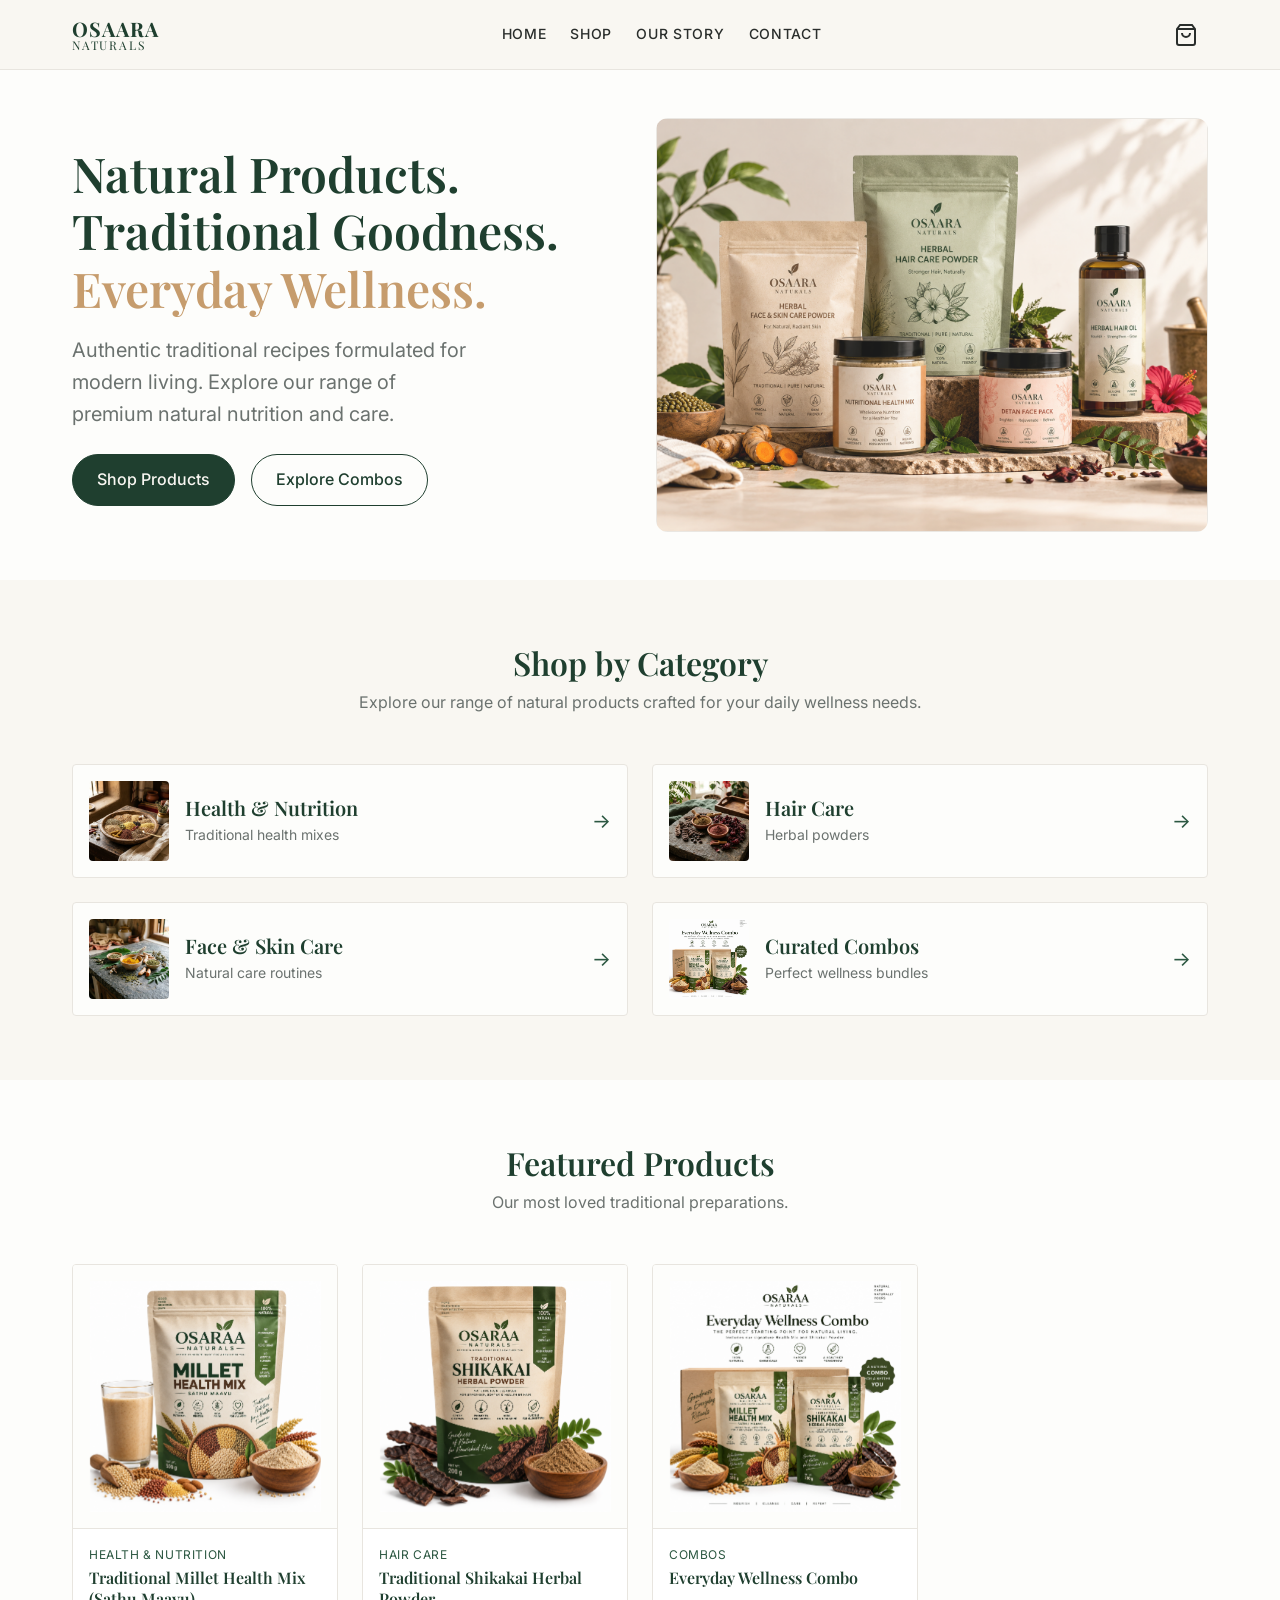
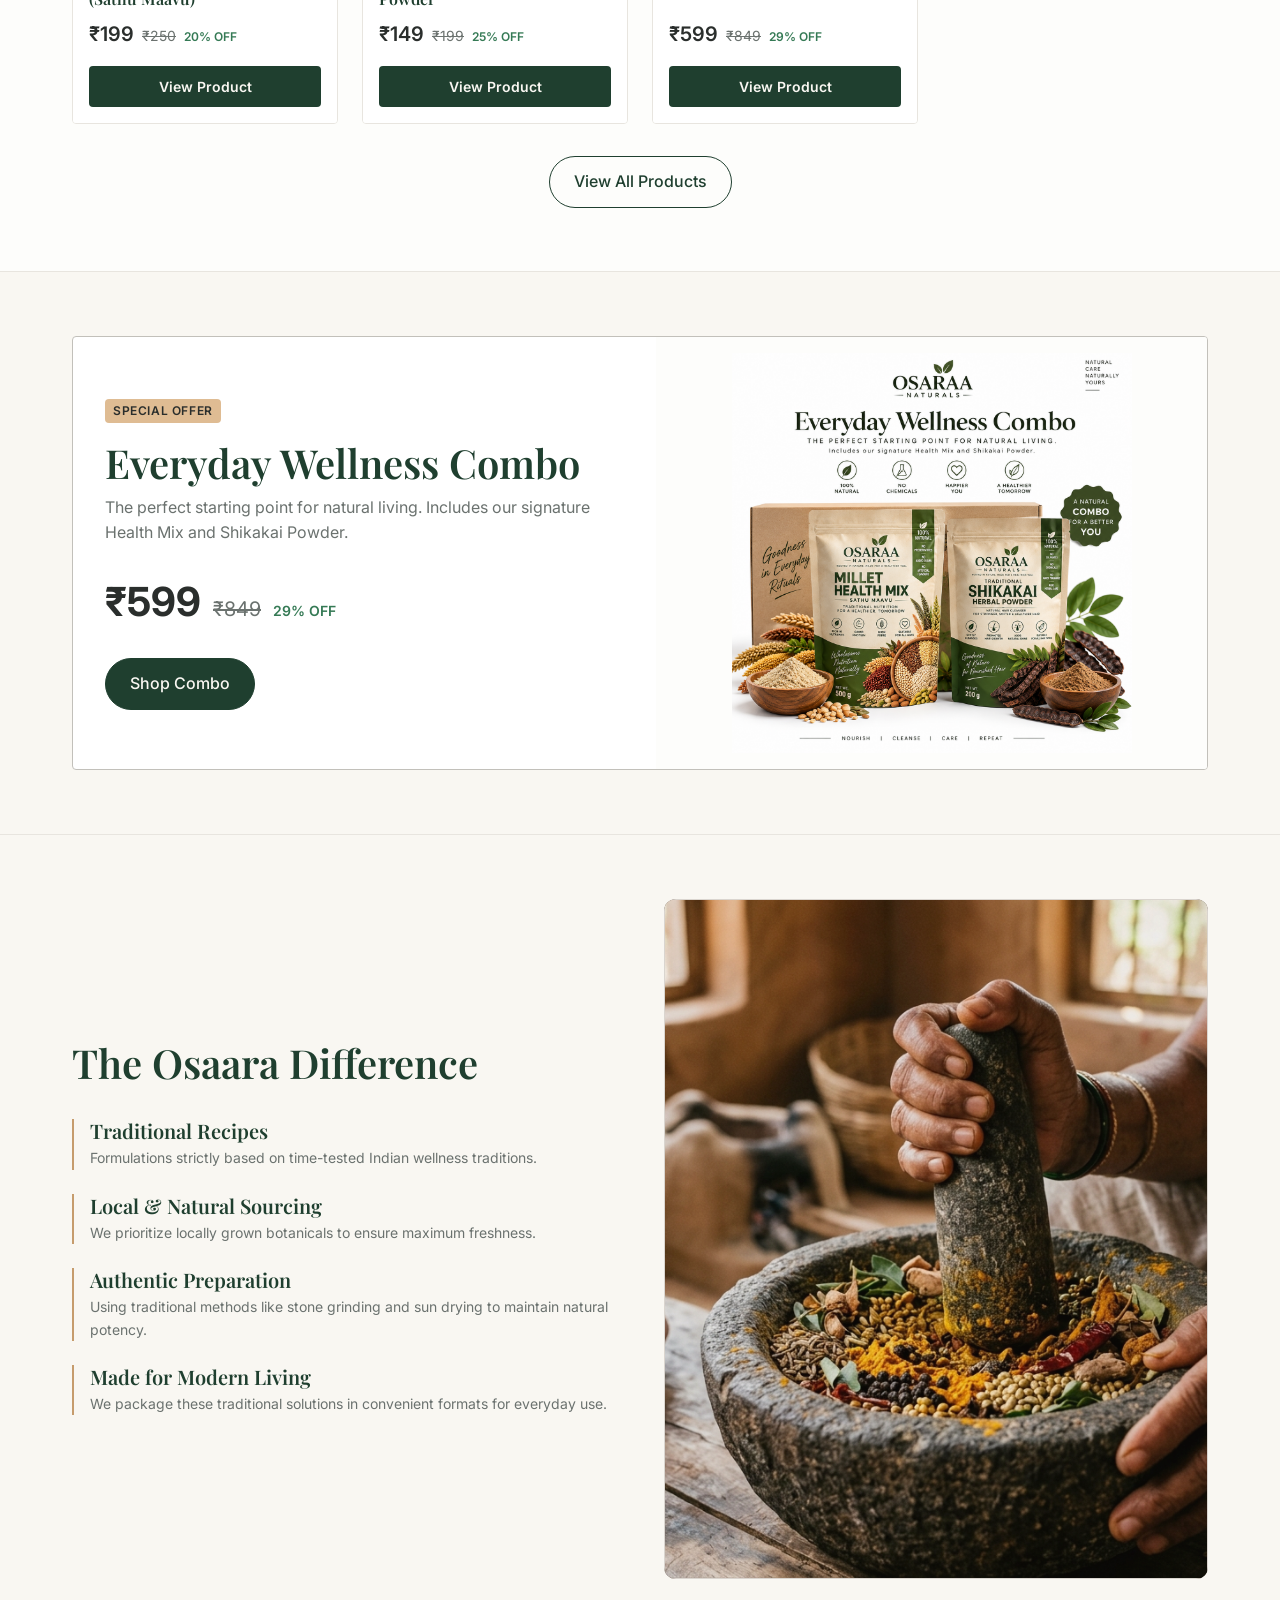
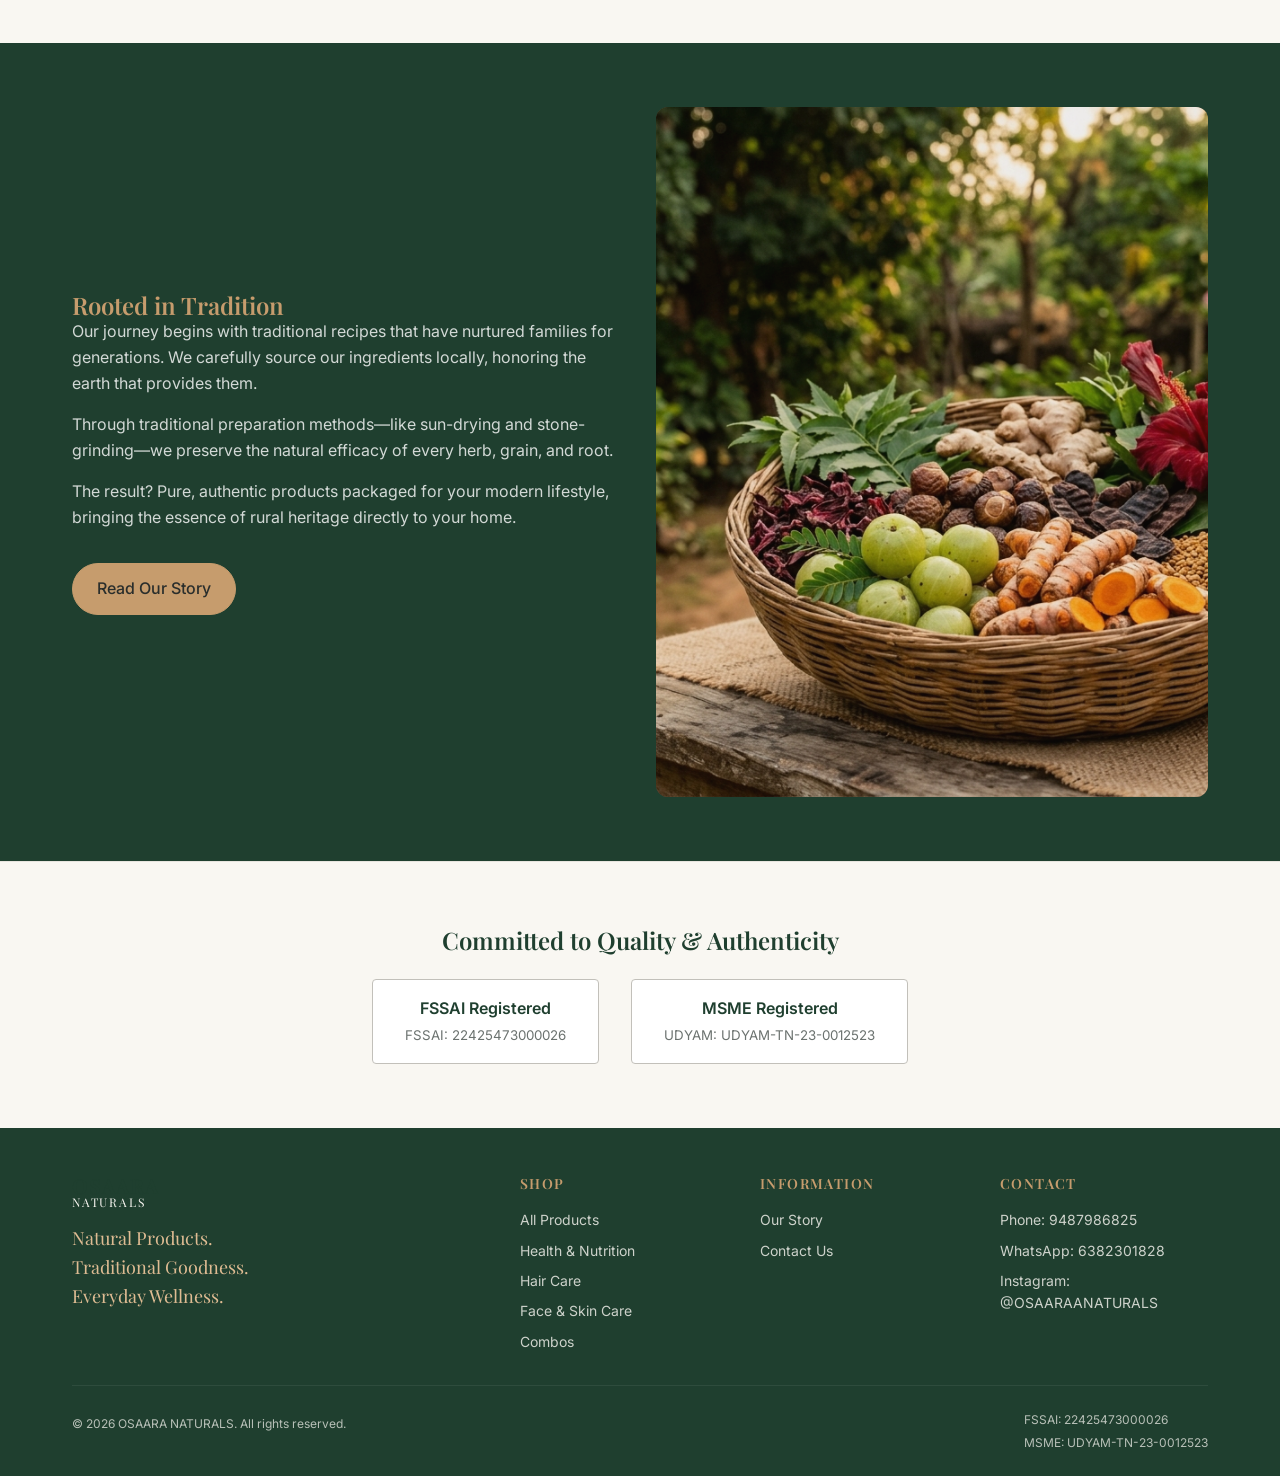
==== commit 8f753458: "hero section modified" ====
--- a/index.html
+++ b/index.html
@@ -370,9 +370,9 @@
             <a href="shop.html?category=Combos" class="btn btn-secondary">Explore Combos</a>
           </div>
         </div>
-        <div class="hero-image hero-enter-image hero-float"
+        <div class="hero-image hero-enter-image"
           style="background: none; aspect-ratio: 4/3; display: flex; align-items: center; justify-content: center;">
-          <img src="/assets/hero/hero.png" alt="Osaara Naturals Product Range"
+          <img src="/assets/hero/hero.png" alt="Osaara Naturals Product Range" class="hero-float"
             style="width: 100%; height: 100%; object-fit: contain; border-radius: var(--radius-sm); border: 1px solid var(--color-border);">
         </div>
       </div>
